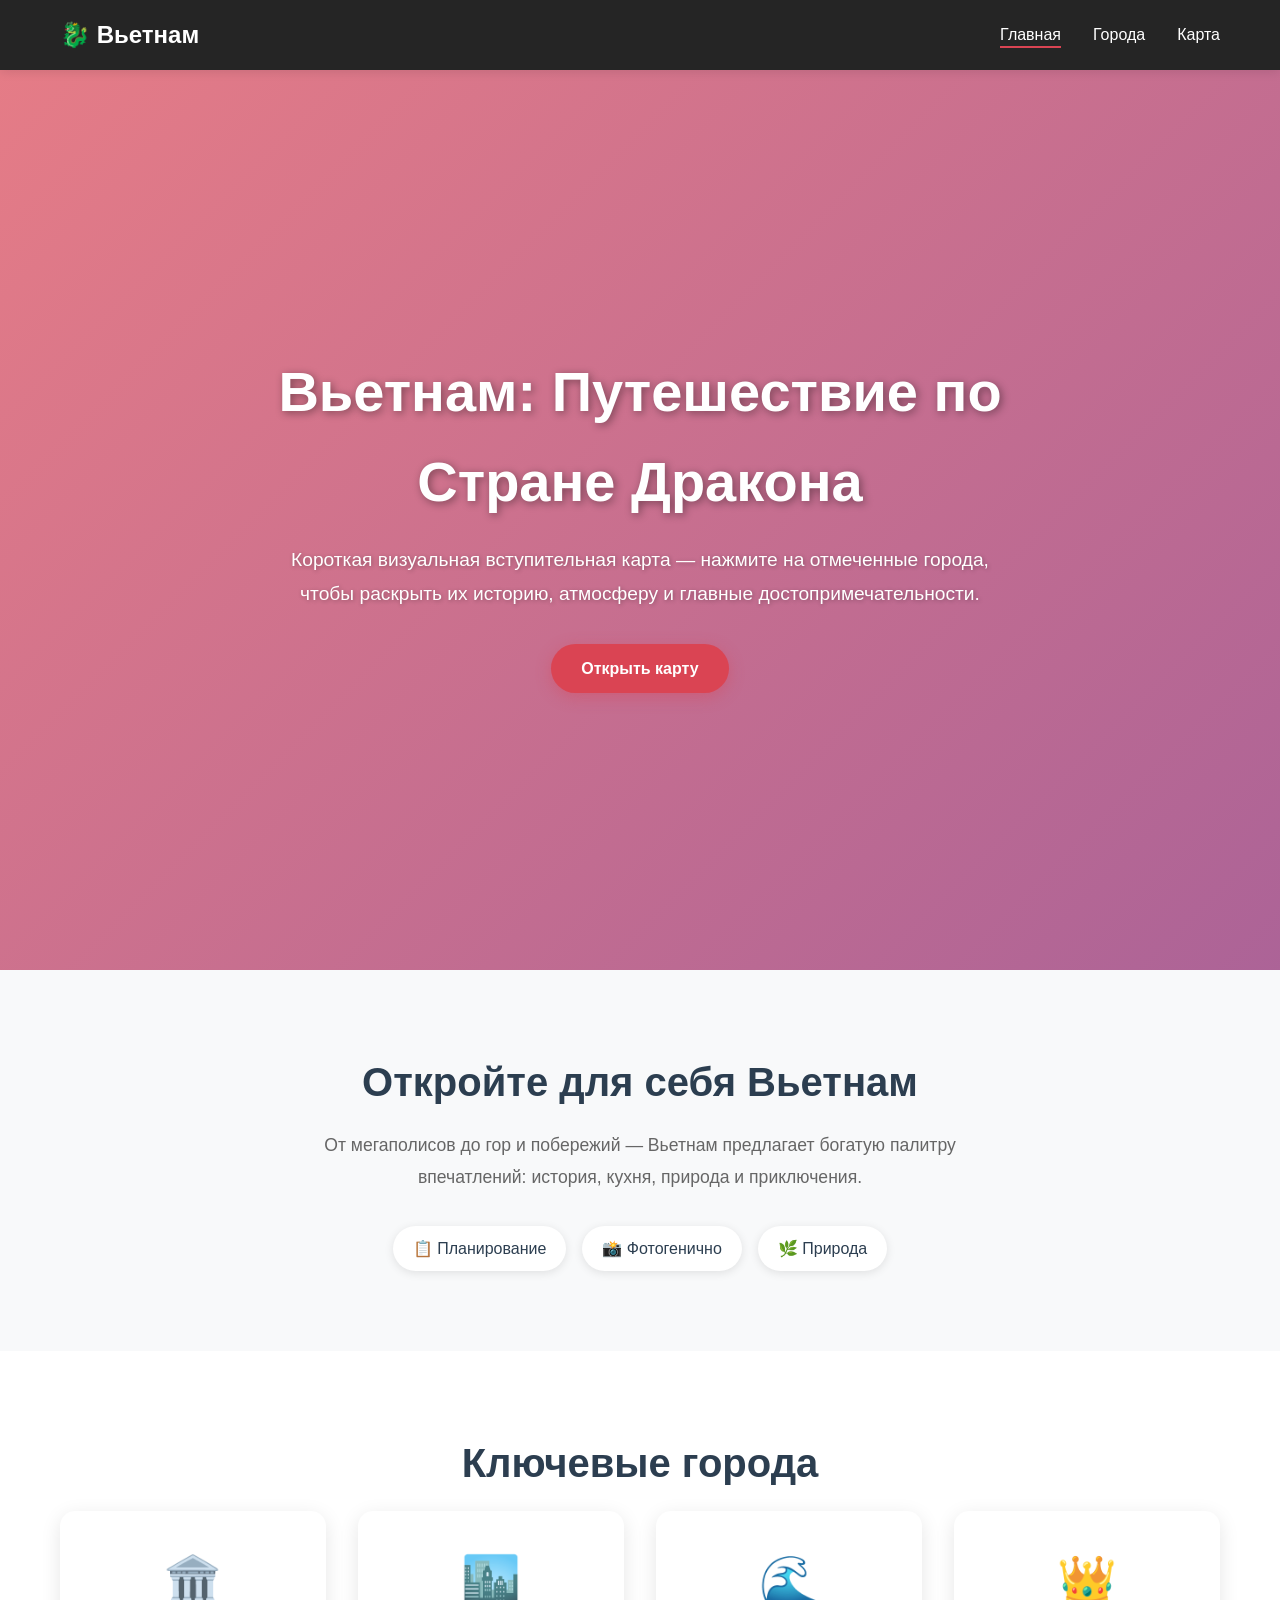
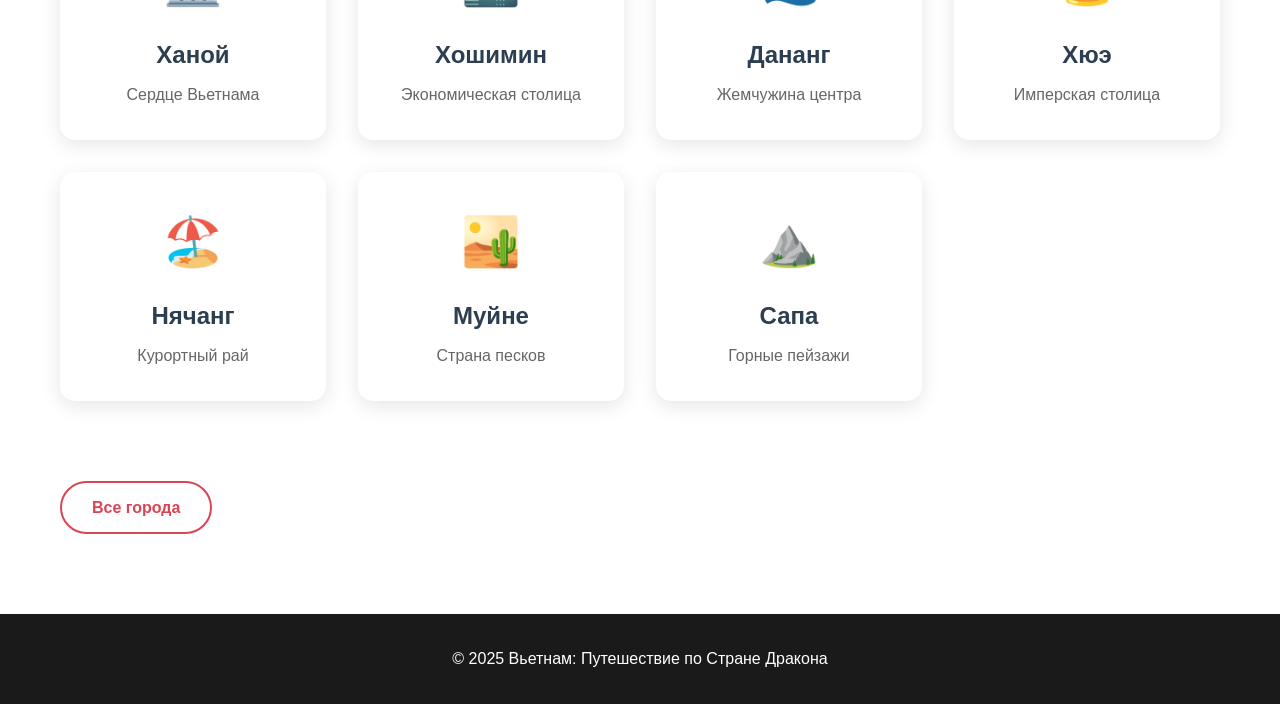
==== index.html @ faefa75d "Upload all" ====
<!DOCTYPE html>
<html lang="ru">
<head>
    <meta charset="UTF-8">
    <meta name="viewport" content="width=device-width, initial-scale=1.0">
    <title>Вьетнам: Путешествие по Стране Дракона</title>
    <link rel="stylesheet" href="css/style.css">
    <link rel="stylesheet" href="css/responsive.css">
</head>
<body>
    <!-- Navigation -->
    <nav class="navbar">
        <div class="container">
            <div class="logo">🐉 Вьетнам</div>
            <ul class="nav-menu">
                <li><a href="index.html" class="active">Главная</a></li>
                <li><a href="cities.html">Города</a></li>
                <li><a href="map.html">Карта</a></li>
            </ul>
            <div class="burger">
                <span></span>
                <span></span>
                <span></span>
            </div>
        </div>
    </nav>

    <!-- Hero Section -->
    <section class="hero">
        <div class="hero-overlay"></div>
        <div class="hero-content">
            <h1 class="hero-title">Вьетнам: Путешествие по Стране Дракона</h1>
            <p class="hero-subtitle">Короткая визуальная вступительная карта — нажмите на отмеченные города, чтобы раскрыть их историю, атмосферу и главные достопримечательности.</p>
            <a href="map.html" class="btn btn-primary">Открыть карту</a>
        </div>
    </section>

    <!-- Quick Overview -->
    <section class="overview">
        <div class="container">
            <h2 class="section-title">Откройте для себя Вьетнам</h2>
            <p class="section-desc">От мегаполисов до гор и побережий — Вьетнам предлагает богатую палитру впечатлений: история, кухня, природа и приключения.</p>
            
            <div class="tags">
                <span class="tag">📋 Планирование</span>
                <span class="tag">📸 Фотогенично</span>
                <span class="tag">🌿 Природа</span>
            </div>
        </div>
    </section>

    <!-- Cities Preview -->
    <section class="cities-preview">
        <div class="container">
            <h2 class="section-title">Ключевые города</h2>
            <div class="cities-grid">
                <div class="city-card" data-city="hanoi">
                    <div class="city-icon">🏛️</div>
                    <h3>Ханой</h3>
                    <p>Сердце Вьетнама</p>
                </div>
                <div class="city-card" data-city="hcmc">
                    <div class="city-icon">🏙️</div>
                    <h3>Хошимин</h3>
                    <p>Экономическая столица</p>
                </div>
                <div class="city-card" data-city="danang">
                    <div class="city-icon">🌊</div>
                    <h3>Дананг</h3>
                    <p>Жемчужина центра</p>
                </div>
                <div class="city-card" data-city="hue">
                    <div class="city-icon">👑</div>
                    <h3>Хюэ</h3>
                    <p>Имперская столица</p>
                </div>
                <div class="city-card" data-city="nhatrang">
                    <div class="city-icon">🏖️</div>
                    <h3>Нячанг</h3>
                    <p>Курортный рай</p>
                </div>
                <div class="city-card" data-city="muine">
                    <div class="city-icon">🏜️</div>
                    <h3>Муйне</h3>
                    <p>Страна песков</p>
                </div>
                <div class="city-card" data-city="sapa">
                    <div class="city-icon">⛰️</div>
                    <h3>Сапа</h3>
                    <p>Горные пейзажи</p>
                </div>
            </div>
            <a href="cities.html" class="btn btn-secondary">Все города</a>
        </div>
    </section>

    <!-- Footer -->
    <footer class="footer">
        <div class="container">
            <p>&copy; 2025 Вьетнам: Путешествие по Стране Дракона</p>
        </div>
    </footer>

    <script src="js/main.js"></script>
</body>
</html>
---- css/style.css ----
/* =====================
   GLOBAL STYLES
===================== */
:root {
    --primary-color: #DA4453;
    --secondary-color: #89216B;
    --accent-lime: #d4ff00;
    --dark-bg: #1a1a1a;
    --light-bg: #f8f9fa;
    --text-dark: #2c3e50;
    --text-light: #ffffff;
    --transition: all 0.3s ease;
}

* {
    margin: 0;
    padding: 0;
    box-sizing: border-box;
}

body {
    font-family: 'Segoe UI', Tahoma, Geneva, Verdana, sans-serif;
    line-height: 1.6;
    color: var(--text-dark);
    overflow-x: hidden;
}

.container {
    max-width: 1200px;
    margin: 0 auto;
    padding: 0 20px;
}

img {
    max-width: 100%;
    height: auto;
    display: block;
}

a {
    text-decoration: none;
    color: inherit;
}

/* =====================
   NAVIGATION
===================== */
.navbar {
    background: rgba(26, 26, 26, 0.95);
    backdrop-filter: blur(10px);
    padding: 1rem 0;
    position: sticky;
    top: 0;
    z-index: 1000;
    box-shadow: 0 2px 10px rgba(0,0,0,0.1);
}

.navbar .container {
    display: flex;
    justify-content: space-between;
    align-items: center;
}

.logo {
    font-size: 1.5rem;
    font-weight: bold;
    color: var(--text-light);
    cursor: pointer;
    transition: var(--transition);
}

.logo:hover {
    transform: scale(1.05);
}

.nav-menu {
    display: flex;
    list-style: none;
    gap: 2rem;
}

.nav-menu a {
    color: var(--text-light);
    transition: var(--transition);
    position: relative;
    font-weight: 500;
}

.nav-menu a::after {
    content: '';
    position: absolute;
    bottom: -5px;
    left: 0;
    width: 0;
    height: 2px;
    background: var(--primary-color);
    transition: var(--transition);
}

.nav-menu a:hover::after,
.nav-menu a.active::after {
    width: 100%;
}

.burger {
    display: none;
    flex-direction: column;
    cursor: pointer;
    gap: 4px;
}

.burger span {
    width: 25px;
    height: 3px;
    background: var(--text-light);
    transition: var(--transition);
    border-radius: 2px;
}

.burger.active span:nth-child(1) {
    transform: rotate(45deg) translate(5px, 5px);
}

.burger.active span:nth-child(2) {
    opacity: 0;
}

.burger.active span:nth-child(3) {
    transform: rotate(-45deg) translate(7px, -6px);
}

/* =====================
   HERO SECTION
===================== */
.hero {
    height: 100vh;
    background: url('../images/hero/vietnam-map.jpg') center/cover no-repeat;
    position: relative;
    display: flex;
    align-items: center;
    justify-content: center;
    text-align: center;
}

.hero-overlay {
    position: absolute;
    top: 0;
    left: 0;
    width: 100%;
    height: 100%;
    background: linear-gradient(135deg, rgba(218, 68, 83, 0.7), rgba(137, 33, 107, 0.7));
}

.hero-content {
    position: relative;
    z-index: 10;
    color: var(--text-light);
    max-width: 800px;
    padding: 2rem;
    animation: fadeInUp 1s ease;
}

.hero-title {
    font-size: 3.5rem;
    margin-bottom: 1rem;
    text-shadow: 2px 2px 8px rgba(0,0,0,0.4);
    font-weight: 700;
}

.hero-subtitle {
    font-size: 1.2rem;
    margin-bottom: 2rem;
    line-height: 1.8;
    text-shadow: 1px 1px 4px rgba(0,0,0,0.3);
}

@keyframes fadeInUp {
    from {
        opacity: 0;
        transform: translateY(30px);
    }
    to {
        opacity: 1;
        transform: translateY(0);
    }
}

/* =====================
   BUTTONS
===================== */
.btn {
    display: inline-block;
    padding: 12px 30px;
    border-radius: 50px;
    font-weight: 600;
    transition: var(--transition);
    cursor: pointer;
    border: none;
    font-size: 1rem;
}

.btn-primary {
    background: var(--primary-color);
    color: var(--text-light);
    box-shadow: 0 4px 15px rgba(218, 68, 83, 0.4);
}

.btn-primary:hover {
    background: #c23848;
    transform: translateY(-2px);
    box-shadow: 0 6px 20px rgba(218, 68, 83, 0.6);
}

.btn-secondary {
    background: transparent;
    color: var(--primary-color);
    border: 2px solid var(--primary-color);
    margin-top: 2rem;
}

.btn-secondary:hover {
    background: var(--primary-color);
    color: var(--text-light);
}

.btn-center {
    text-align: center;
    margin-top: 2rem;
}

/* =====================
   SECTIONS
===================== */
.section-title {
    font-size: 2.5rem;
    text-align: center;
    margin-bottom: 1rem;
    color: var(--text-dark);
    font-weight: 700;
}

.section-desc {
    text-align: center;
    max-width: 700px;
    margin: 0 auto 2rem;
    font-size: 1.1rem;
    color: #666;
    line-height: 1.8;
}

.overview {
    padding: 80px 20px;
    background: var(--light-bg);
}

.tags {
    display: flex;
    justify-content: center;
    gap: 1rem;
    flex-wrap: wrap;
    margin-top: 2rem;
}

.tag {
    background: white;
    padding: 10px 20px;
    border-radius: 25px;
    box-shadow: 0 2px 10px rgba(0,0,0,0.1);
    font-weight: 500;
    transition: var(--transition);
}

.tag:hover {
    transform: translateY(-3px);
    box-shadow: 0 4px 15px rgba(218, 68, 83, 0.2);
}

/* =====================
   CITIES GRID
===================== */
.cities-preview {
    padding: 80px 20px;
}

.cities-grid {
    display: grid;
    grid-template-columns: repeat(auto-fit, minmax(250px, 1fr));
    gap: 2rem;
    margin-bottom: 3rem;
}

.city-card {
    background: white;
    padding: 2rem;
    border-radius: 15px;
    box-shadow: 0 5px 20px rgba(0,0,0,0.1);
    text-align: center;
    transition: var(--transition);
    cursor: pointer;
}

.city-card:hover {
    transform: translateY(-10px);
    box-shadow: 0 10px 30px rgba(218, 68, 83, 0.3);
}

.city-icon {
    font-size: 3rem;
    margin-bottom: 1rem;
    transition: var(--transition);
}

.city-card:hover .city-icon {
    transform: scale(1.1);
}

.city-card h3 {
    font-size: 1.5rem;
    margin-bottom: 0.5rem;
    color: var(--text-dark);
    font-weight: 700;
}

.city-card p {
    color: #666;
}

/* =====================
   CITY SECTIONS
===================== */
.city-section {
    padding: 80px 20px;
    background: white;
}

.city-section.bg-light {
    background: var(--light-bg);
}

.city-section.dark-theme {
    background: var(--dark-bg);
    color: var(--text-light);
}

.city-section.dark-theme .city-title,
.city-section.dark-theme .city-intro {
    color: var(--text-light);
}

.city-section.lime-theme {
    background: var(--accent-lime);
}

.city-title {
    font-size: 2.5rem;
    margin-bottom: 1.5rem;
    font-weight: 700;
}

.city-intro {
    font-size: 1.1rem;
    margin-bottom: 3rem;
    line-height: 1.8;
    color: #555;
}

.attractions {
    display: grid;
    grid-template-columns: repeat(auto-fit, minmax(300px, 1fr));
    gap: 3rem;
}

.attractions.full-width {
    grid-template-columns: 1fr 1fr;
}

.attraction {
    background: white;
    border-radius: 15px;
    overflow: hidden;
    box-shadow: 0 5px 20px rgba(0,0,0,0.1);
    transition: var(--transition);
}

.dark-theme .attraction {
    background: #2a2a2a;
}

.attraction:hover {
    transform: scale(1.05);
    box-shadow: 0 10px 30px rgba(0,0,0,0.2);
}

.attraction img {
    width: 100%;
    height: 350px;
    object-fit: cover;
    transition: var(--transition);
}

.attraction:hover img {
    transform: scale(1.05);
}

.attraction h3 {
    padding: 1rem 1.5rem 0.5rem;
    font-size: 1.5rem;
    font-weight: 700;
}

.attraction p {
    padding: 0 1.5rem 1.5rem;
    color: #666;
    line-height: 1.7;
}

.dark-theme .attraction p {
    color: #ccc;
}

.icon {
    font-size: 2rem;
    text-align: center;
    padding: 1rem 0;
}

/* =====================
   SAPA SPECIAL - 2nd pic is 500px!
===================== */
#sapa .attraction-tall img {
    height: 500px !important;
}

/* =====================
   MAP SECTION
===================== */
.map-section {
    min-height: 100vh;
}

.map-header {
    background: linear-gradient(135deg, var(--primary-color), var(--secondary-color));
    color: var(--text-light);
    padding: 60px 20px;
    text-align: center;
}

.map-header h1 {
    font-size: 2.5rem;
    margin-bottom: 1rem;
    font-weight: 700;
}

.map-header p {
    max-width: 800px;
    margin: 0 auto;
    font-size: 1.1rem;
    line-height: 1.8;
}

#map {
    width: 100%;
    height: 600px;
}

.leaflet-container {
    background: #e8f4f8 !important;
}

.leaflet-tile-container {
    filter: none !important;
}

.custom-marker:hover div {
    transform: scale(1.2) !important;
    box-shadow: 0 6px 20px rgba(218, 68, 83, 0.7) !important;
}

/* City info card */
.city-info-card {
    position: fixed;
    top: 50%;
    left: 50%;
    transform: translate(-50%, -50%) scale(0);
    background: white;
    border-radius: 20px;
    padding: 0;
    max-width: 500px;
    width: 90%;
    box-shadow: 0 10px 50px rgba(0,0,0,0.3);
    z-index: 10000;
    transition: all 0.4s cubic-bezier(0.68, -0.55, 0.265, 1.55);
    overflow: hidden;
}

.city-info-card.active {
    transform: translate(-50%, -50%) scale(1);
}

.city-info-card.hidden {
    display: none;
}

.city-info-card::before {
    content: '';
    position: fixed;
    top: 0;
    left: 0;
    width: 100vw;
    height: 100vh;
    background: rgba(0, 0, 0, 0.5);
    z-index: -1;
    opacity: 0;
    transition: opacity 0.3s ease;
    pointer-events: none;
}

.city-info-card.active::before {
    opacity: 1;
    pointer-events: auto;
}

.close-btn {
    position: absolute;
    top: 15px;
    right: 15px;
    background: rgba(255, 255, 255, 0.95);
    border: none;
    width: 40px;
    height: 40px;
    border-radius: 50%;
    font-size: 1.8rem;
    cursor: pointer;
    color: #333;
    transition: all 0.3s ease;
    z-index: 10;
    display: flex;
    align-items: center;
    justify-content: center;
    box-shadow: 0 3px 10px rgba(0,0,0,0.2);
}

.close-btn:hover {
    background: var(--primary-color);
    color: white;
    transform: rotate(90deg);
}

.city-info-content {
    padding: 0;
}

.city-info-content img {
    width: 100%;
    height: 250px;
    object-fit: cover;
    border-radius: 0;
    margin-bottom: 0;
}

.city-info-content h2 {
    padding: 1.5rem 2rem 0.5rem;
    margin: 0;
    color: var(--text-dark);
    font-size: 1.8rem;
    font-weight: 700;
}

.city-info-content p {
    padding: 0 2rem 1.5rem;
    margin: 0;
    color: #666;
    line-height: 1.8;
}

.city-info-content .btn {
    margin: 0 2rem 2rem;
}

/* =====================
   FOOTER
===================== */
.footer {
    background: var(--dark-bg);
    color: var(--text-light);
    text-align: center;
    padding: 2rem 0;
}

/* =====================
   RESPONSIVE
===================== */
@media (max-width: 768px) {
    .hero-title {
        font-size: 2rem;
    }
    
    .hero-subtitle {
        font-size: 1rem;
    }
    
    .burger {
        display: flex;
    }
    
    .nav-menu {
        position: fixed;
        top: 65px;
        left: -100%;
        flex-direction: column;
        background: rgba(26, 26, 26, 0.98);
        width: 100%;
        padding: 2rem;
        transition: var(--transition);
    }
    
    .nav-menu.active {
        left: 0;
    }
    
    .section-title {
        font-size: 2rem;
    }
    
    .attractions.full-width {
        grid-template-columns: 1fr;
    }
    
    .attractions {
        grid-template-columns: 1fr;
    }
    /* sapa 2nd pic- smaller on mobiles */
    #sapa .attraction-tall img {
        height: 400px !important;
    }
}

@media (max-width: 480px) {
    .hero-title {
        font-size: 1.8rem;
    }
    
    .city-title {
        font-size: 2rem;
    }
    
    #sapa .attraction-tall img {
        height: 350px !important;
    }
}
---- css/responsive.css ----
/* =====================
   TABLET (768px - 1024px)
===================== */
@media (max-width: 1024px) {
    .cities-grid {
        grid-template-columns: repeat(2, 1fr);
    }
    
    .attractions {
        grid-template-columns: 1fr;
    }
    
    .sapa-layout {
        grid-template-columns: 1fr;
    }
    
    .final-content {
        grid-template-columns: 1fr;
    }
    
    .final-image {
        min-height: 400px;
    }
    
    .final-text {
        padding: 60px 40px;
    }
}

/* =====================
   MOBILE (max 768px)
===================== */
@media (max-width: 768px) {
    /* Navigation */
    .burger {
        display: flex;
    }
    
    .nav-menu {
        position: fixed;
        top: 65px;
        left: -100%;
        flex-direction: column;
        background: rgba(26, 26, 26, 0.98);
        width: 100%;
        padding: 2rem;
        transition: var(--transition);
        gap: 1rem;
    }
    
    .nav-menu.active {
        left: 0;
    }
    
    .nav-menu li {
        text-align: center;
        padding: 0.5rem 0;
    }
    
    /* Hero */
    .hero {
        height: 100vh;
    }
    
    .hero-title {
        font-size: 2.2rem;
    }
    
    .hero-subtitle {
        font-size: 1rem;
    }
    
    /* Sections */
    .section-title {
        font-size: 2rem;
    }
    
    .section-desc {
        font-size: 1rem;
    }
    
    .overview {
        padding: 60px 20px;
    }
    
    .cities-preview {
        padding: 60px 20px;
    }
    
    .cities-grid {
        grid-template-columns: 1fr;
        gap: 1.5rem;
    }
    
    /* City Sections */
    .city-section {
        padding: 60px 20px;
    }
    
    .city-title {
        font-size: 2rem;
    }
    
    .city-intro {
        font-size: 1rem;
    }
    
    .attractions {
        gap: 2rem;
    }
    
    .attraction-vertical img {
        height: 400px !important;
    }
    
    /* Final Section */
    .final-text {
        padding: 40px 30px;
    }
    
    .final-text h2 {
        font-size: 2rem;
    }
    
    .final-text p {
        font-size: 1rem;
    }
    
    /* Map */
    .map-header {
        padding: 50px 20px;
    }
    
    .map-header h1 {
        font-size: 2rem;
    }
    
    .map-header p {
        font-size: 1rem;
    }
    
    #map {
        height: 500px;
    }
    
    .city-info-card {
        width: 95%;
        max-height: 90vh;
    }
    
    .city-info-content h2 {
        font-size: 1.6rem;
        padding: 1.5rem 2rem 0.5rem;
    }
    
    .city-info-content p {
        font-size: 1rem;
        padding: 0 2rem 1.5rem;
    }
    
    .city-info-content .btn {
        margin: 0 2rem 2rem;
    }
}

/* =====================
   SMALL MOBILE (max 480px)
===================== */
@media (max-width: 480px) {
    .hero-title {
        font-size: 1.8rem;
    }
    
    .hero-subtitle {
        font-size: 0.95rem;
    }
    
    .btn {
        padding: 12px 25px;
        font-size: 0.95rem;
    }
    
    .section-title {
        font-size: 1.8rem;
    }
    
    .city-title {
        font-size: 1.8rem;
    }
    
    .tags {
        gap: 0.8rem;
    }
    
    .tag {
        padding: 10px 18px;
        font-size: 0.9rem;
    }
    
    .city-card {
        padding: 2rem 1.5rem;
    }
    
    .final-text {
        padding: 30px 20px;
    }
    
    .final-text h2 {
        font-size: 1.8rem;
    }
    
    #map {
        height: 400px;
    }
    
    .city-info-card {
        width: 98%;
    }
    
    .city-info-content img {
        height: 220px;
    }
    
    .close-btn {
        width: 40px;
        height: 40px;
        font-size: 1.5rem;
        top: 15px;
        right: 15px;
    }
}

/* =====================
   LANDSCAPE MOBILE
===================== */
@media (max-height: 500px) and (orientation: landscape) {
    .hero {
        height: auto;
        min-height: 100vh;
        padding: 100px 0;
    }
    
    .hero-title {
        font-size: 2rem;
    }
}
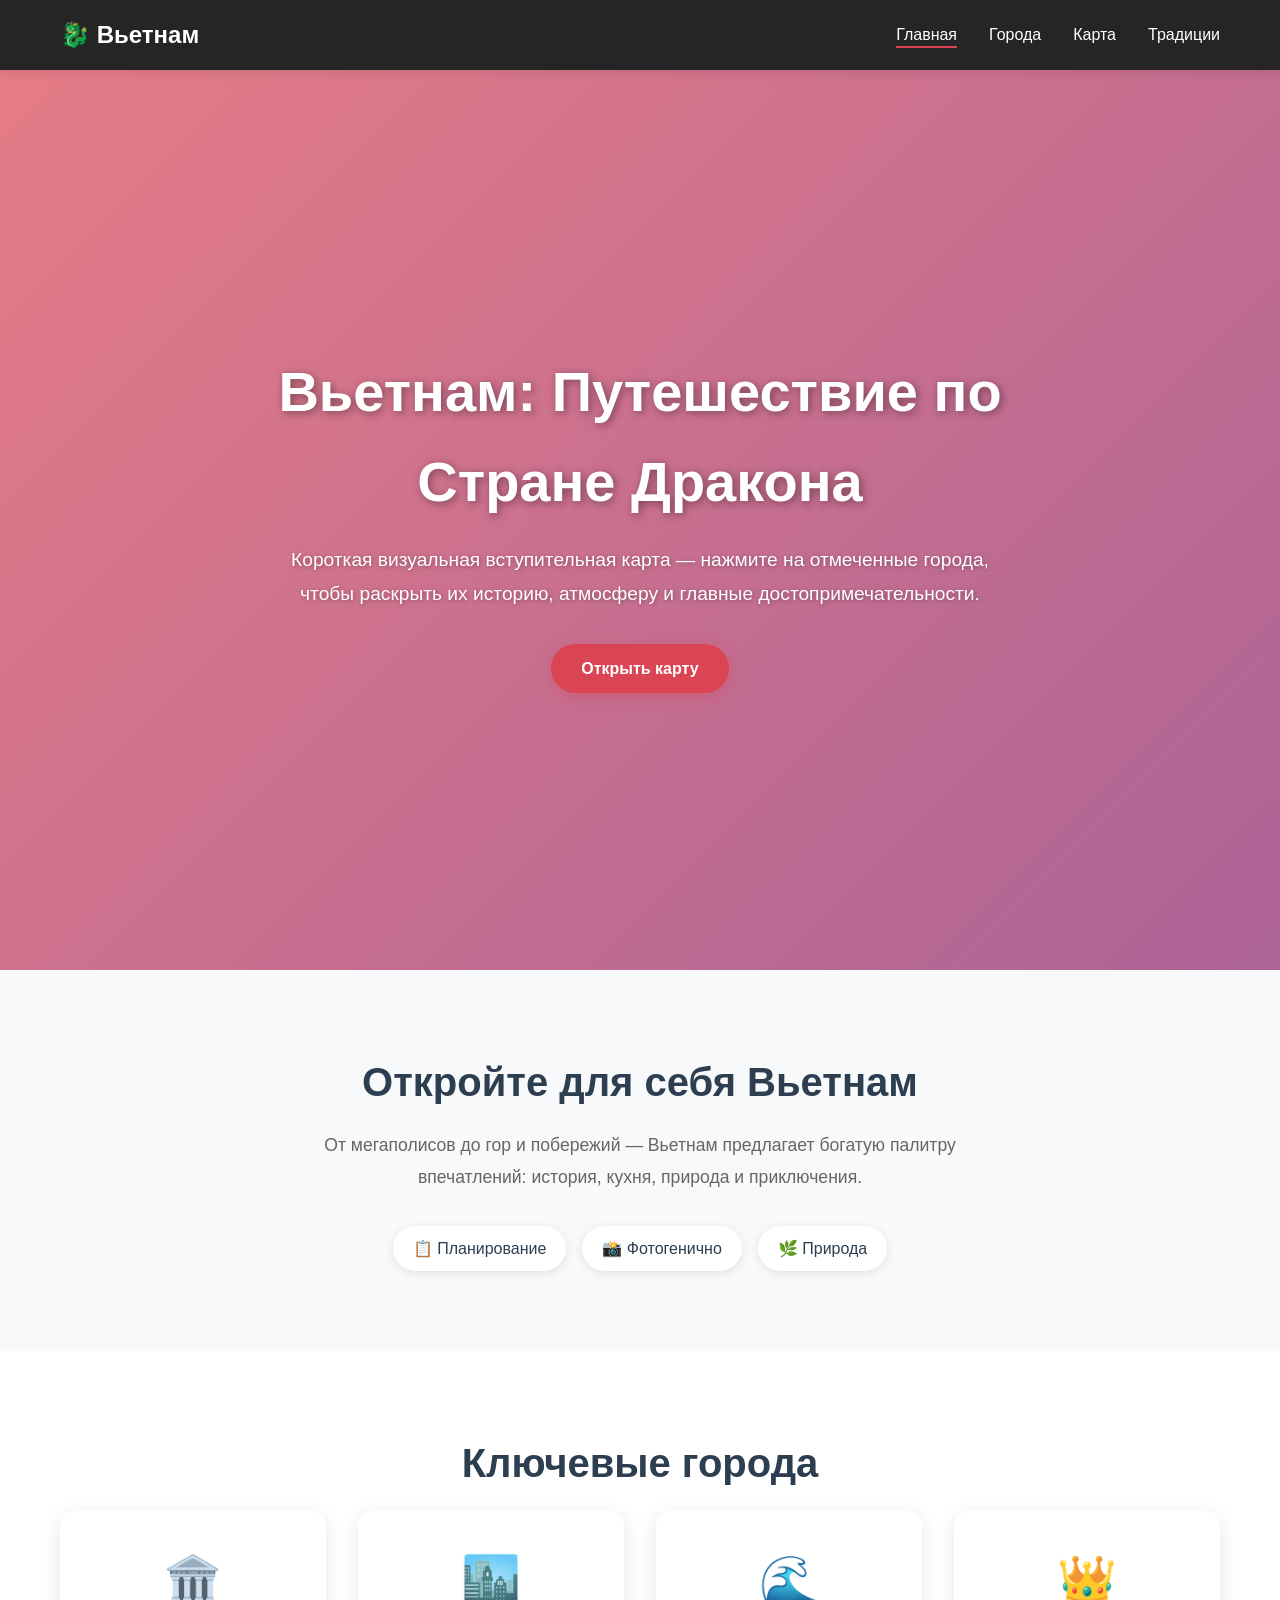
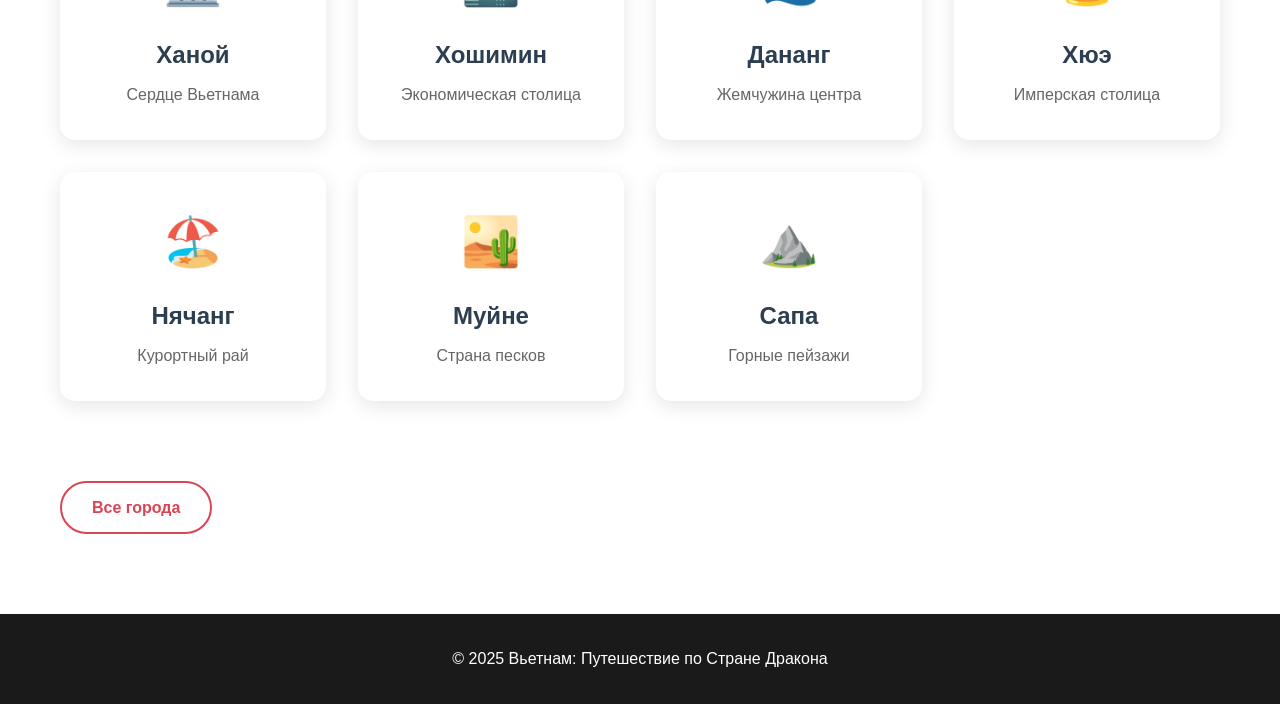
==== commit 87960967: "add traditions section" ====
--- a/index.html
+++ b/index.html
@@ -16,6 +16,7 @@
                 <li><a href="index.html" class="active">Главная</a></li>
                 <li><a href="cities.html">Города</a></li>
                 <li><a href="map.html">Карта</a></li>
+                  <li><a href="trad.html">Традиции</a></li>
             </ul>
             <div class="burger">
                 <span></span>
